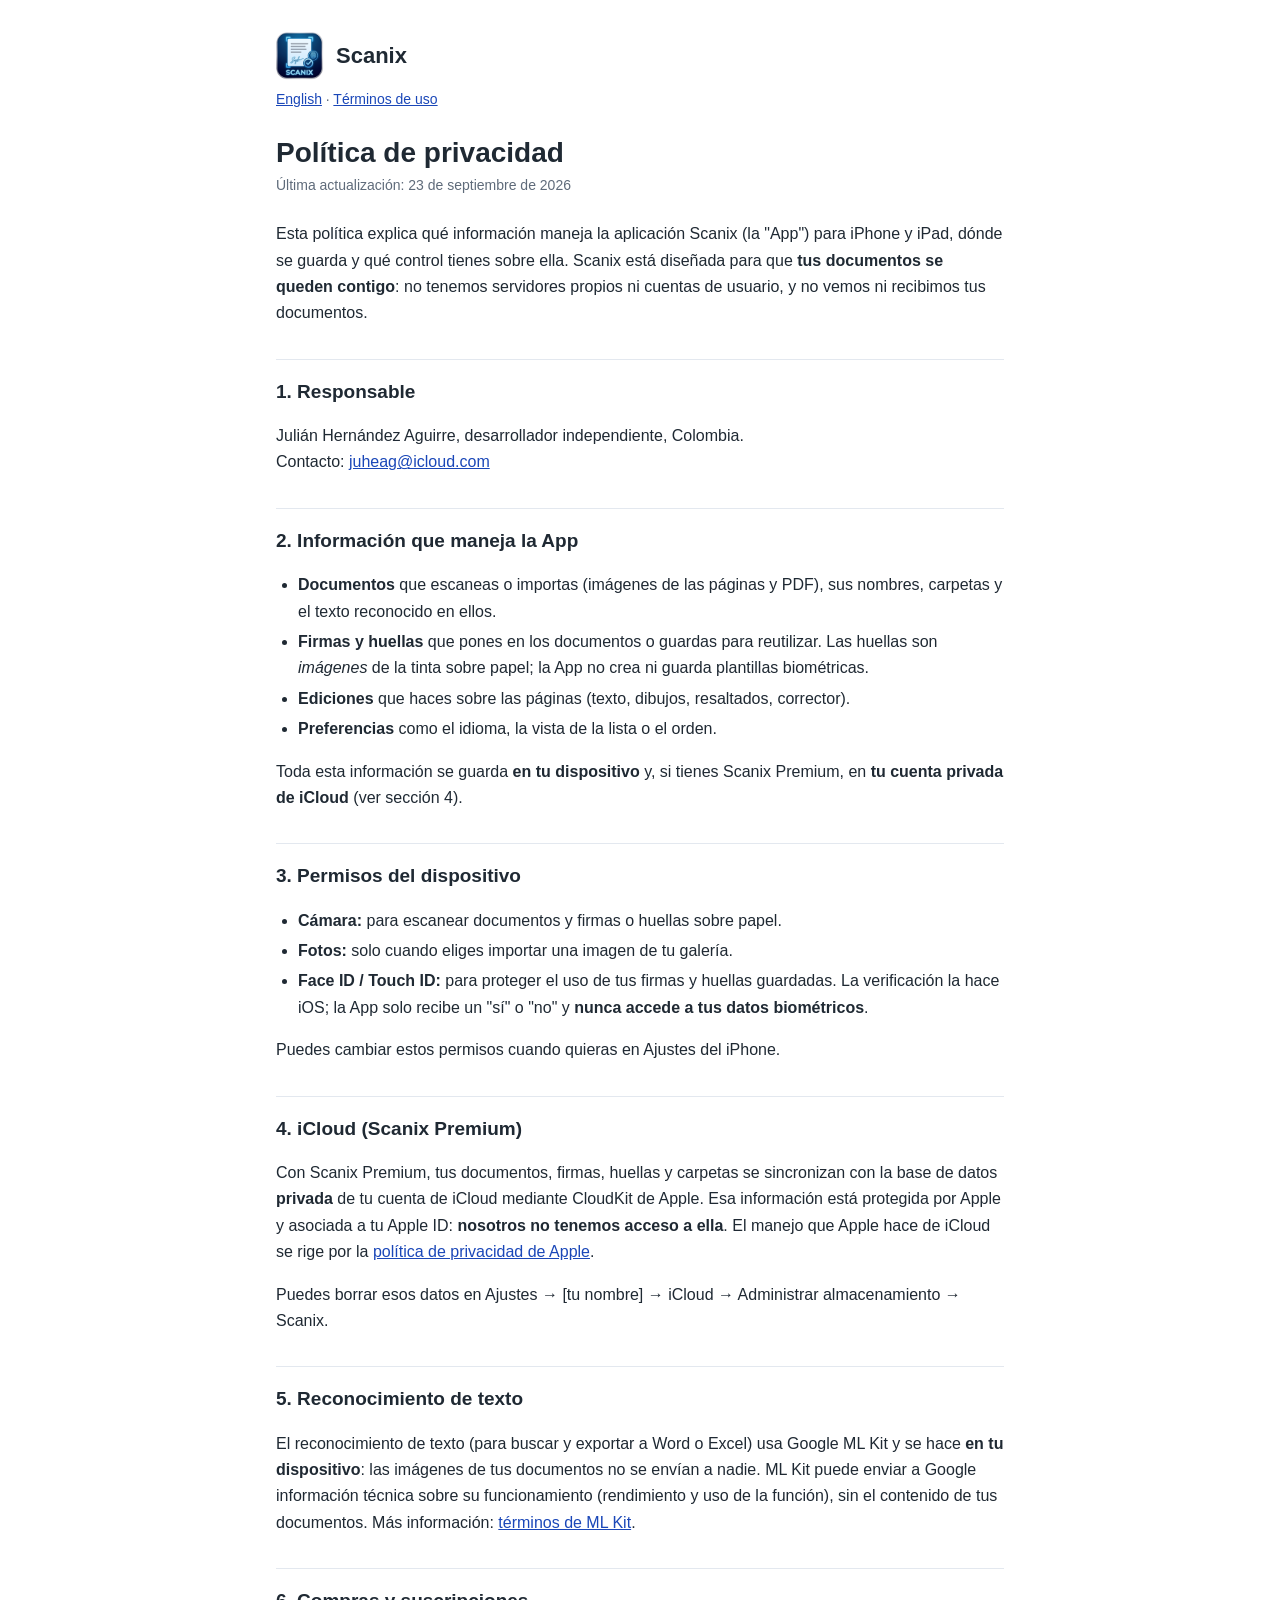
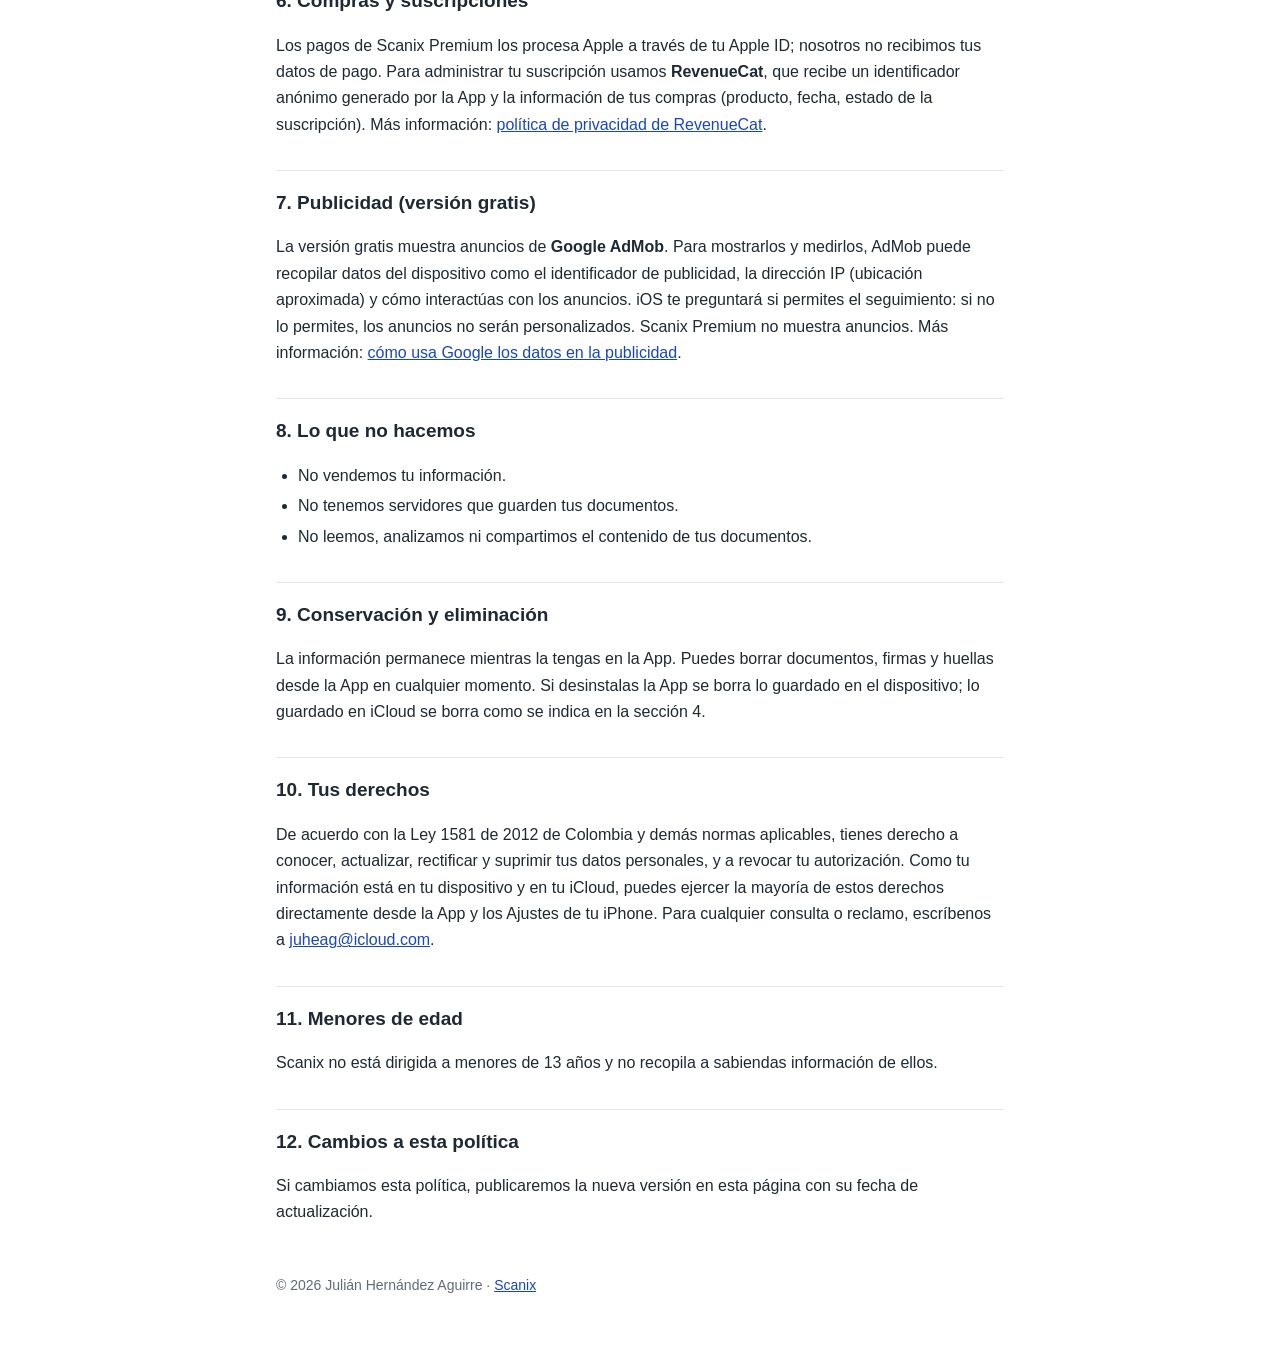
==== privacidad.html @ 7e567106 "Add files via upload" ====
<!DOCTYPE html>
<html lang="es">
<head>
<meta charset="utf-8">
<meta name="viewport" content="width=device-width, initial-scale=1">
<title>Política de privacidad – Scanix</title>
<link rel="icon" href="icon.png">
<link rel="stylesheet" href="style.css">
</head>
<body>
<main>
<header><img src="icon.png" alt=""><a href="index.html">Scanix</a></header>
<nav><a href="privacy.html">English</a> · <a href="terminos.html">Términos de uso</a></nav>

<h1>Política de privacidad</h1>
<p class="updated">Última actualización: 23 de septiembre de 2026</p>

<p>Esta política explica qué información maneja la aplicación Scanix (la "App") para iPhone y iPad, dónde se guarda y qué control tienes sobre ella. Scanix está diseñada para que <strong>tus documentos se queden contigo</strong>: no tenemos servidores propios ni cuentas de usuario, y no vemos ni recibimos tus documentos.</p>

<h2>1. Responsable</h2>
<p>Julián Hernández Aguirre, desarrollador independiente, Colombia.<br>
Contacto: <a href="mailto:juheag@icloud.com">juheag@icloud.com</a></p>

<h2>2. Información que maneja la App</h2>
<ul>
  <li><strong>Documentos</strong> que escaneas o importas (imágenes de las páginas y PDF), sus nombres, carpetas y el texto reconocido en ellos.</li>
  <li><strong>Firmas y huellas</strong> que pones en los documentos o guardas para reutilizar. Las huellas son <em>imágenes</em> de la tinta sobre papel; la App no crea ni guarda plantillas biométricas.</li>
  <li><strong>Ediciones</strong> que haces sobre las páginas (texto, dibujos, resaltados, corrector).</li>
  <li><strong>Preferencias</strong> como el idioma, la vista de la lista o el orden.</li>
</ul>
<p>Toda esta información se guarda <strong>en tu dispositivo</strong> y, si tienes Scanix Premium, en <strong>tu cuenta privada de iCloud</strong> (ver sección 4).</p>

<h2>3. Permisos del dispositivo</h2>
<ul>
  <li><strong>Cámara:</strong> para escanear documentos y firmas o huellas sobre papel.</li>
  <li><strong>Fotos:</strong> solo cuando eliges importar una imagen de tu galería.</li>
  <li><strong>Face ID / Touch ID:</strong> para proteger el uso de tus firmas y huellas guardadas. La verificación la hace iOS; la App solo recibe un "sí" o "no" y <strong>nunca accede a tus datos biométricos</strong>.</li>
</ul>
<p>Puedes cambiar estos permisos cuando quieras en Ajustes del iPhone.</p>

<h2>4. iCloud (Scanix Premium)</h2>
<p>Con Scanix Premium, tus documentos, firmas, huellas y carpetas se sincronizan con la base de datos <strong>privada</strong> de tu cuenta de iCloud mediante CloudKit de Apple. Esa información está protegida por Apple y asociada a tu Apple ID: <strong>nosotros no tenemos acceso a ella</strong>. El manejo que Apple hace de iCloud se rige por la <a href="https://www.apple.com/legal/privacy/">política de privacidad de Apple</a>.</p>
<p>Puedes borrar esos datos en Ajustes → [tu nombre] → iCloud → Administrar almacenamiento → Scanix.</p>

<h2>5. Reconocimiento de texto</h2>
<p>El reconocimiento de texto (para buscar y exportar a Word o Excel) usa Google ML Kit y se hace <strong>en tu dispositivo</strong>: las imágenes de tus documentos no se envían a nadie. ML Kit puede enviar a Google información técnica sobre su funcionamiento (rendimiento y uso de la función), sin el contenido de tus documentos. Más información: <a href="https://developers.google.com/ml-kit/terms">términos de ML Kit</a>.</p>

<h2>6. Compras y suscripciones</h2>
<p>Los pagos de Scanix Premium los procesa Apple a través de tu Apple ID; nosotros no recibimos tus datos de pago. Para administrar tu suscripción usamos <strong>RevenueCat</strong>, que recibe un identificador anónimo generado por la App y la información de tus compras (producto, fecha, estado de la suscripción). Más información: <a href="https://www.revenuecat.com/privacy">política de privacidad de RevenueCat</a>.</p>

<h2>7. Publicidad (versión gratis)</h2>
<p>La versión gratis muestra anuncios de <strong>Google AdMob</strong>. Para mostrarlos y medirlos, AdMob puede recopilar datos del dispositivo como el identificador de publicidad, la dirección IP (ubicación aproximada) y cómo interactúas con los anuncios. iOS te preguntará si permites el seguimiento: si no lo permites, los anuncios no serán personalizados. Scanix Premium no muestra anuncios. Más información: <a href="https://policies.google.com/technologies/ads">cómo usa Google los datos en la publicidad</a>.</p>

<h2>8. Lo que no hacemos</h2>
<ul>
  <li>No vendemos tu información.</li>
  <li>No tenemos servidores que guarden tus documentos.</li>
  <li>No leemos, analizamos ni compartimos el contenido de tus documentos.</li>
</ul>

<h2>9. Conservación y eliminación</h2>
<p>La información permanece mientras la tengas en la App. Puedes borrar documentos, firmas y huellas desde la App en cualquier momento. Si desinstalas la App se borra lo guardado en el dispositivo; lo guardado en iCloud se borra como se indica en la sección 4.</p>

<h2>10. Tus derechos</h2>
<p>De acuerdo con la Ley 1581 de 2012 de Colombia y demás normas aplicables, tienes derecho a conocer, actualizar, rectificar y suprimir tus datos personales, y a revocar tu autorización. Como tu información está en tu dispositivo y en tu iCloud, puedes ejercer la mayoría de estos derechos directamente desde la App y los Ajustes de tu iPhone. Para cualquier consulta o reclamo, escríbenos a <a href="mailto:juheag@icloud.com">juheag@icloud.com</a>.</p>

<h2>11. Menores de edad</h2>
<p>Scanix no está dirigida a menores de 13 años y no recopila a sabiendas información de ellos.</p>

<h2>12. Cambios a esta política</h2>
<p>Si cambiamos esta política, publicaremos la nueva versión en esta página con su fecha de actualización.</p>

<footer>© 2026 Julián Hernández Aguirre · <a href="index.html">Scanix</a></footer>
</main>
</body>
</html>
---- style.css ----
:root {
  --bg: #ffffff;
  --text: #1f2933;
  --muted: #5f6b7a;
  --accent: #1a47b8;
  --line: #e3e8ef;
}
@media (prefers-color-scheme: dark) {
  :root { --bg: #111418; --text: #e6e9ee; --muted: #a0aab6; --accent: #7aa2ff; --line: #2a3038; }
}
* { box-sizing: border-box; }
body {
  margin: 0;
  background: var(--bg);
  color: var(--text);
  font: 16px/1.65 -apple-system, BlinkMacSystemFont, "Segoe UI", Roboto, Helvetica, Arial, sans-serif;
}
main { max-width: 760px; margin: 0 auto; padding: 32px 16px 64px; }
header { display: flex; align-items: center; gap: 12px; margin-bottom: 8px; }
header img { width: 48px; height: 48px; border-radius: 11px; }
header a { color: inherit; text-decoration: none; font-weight: 700; font-size: 22px; }
nav { font-size: 14px; color: var(--muted); margin-bottom: 24px; }
nav a { color: var(--accent); }
h1 { font-size: 28px; line-height: 1.25; margin: 24px 0 4px; }
h2 { font-size: 19px; margin: 32px 0 8px; padding-top: 16px; border-top: 1px solid var(--line); }
.updated { color: var(--muted); font-size: 14px; margin: 0 0 24px; }
a { color: var(--accent); }
ul { padding-left: 22px; }
li { margin: 4px 0; }
.card { border: 1px solid var(--line); border-radius: 12px; padding: 16px 20px; margin: 12px 0; }
footer { margin-top: 48px; color: var(--muted); font-size: 14px; }
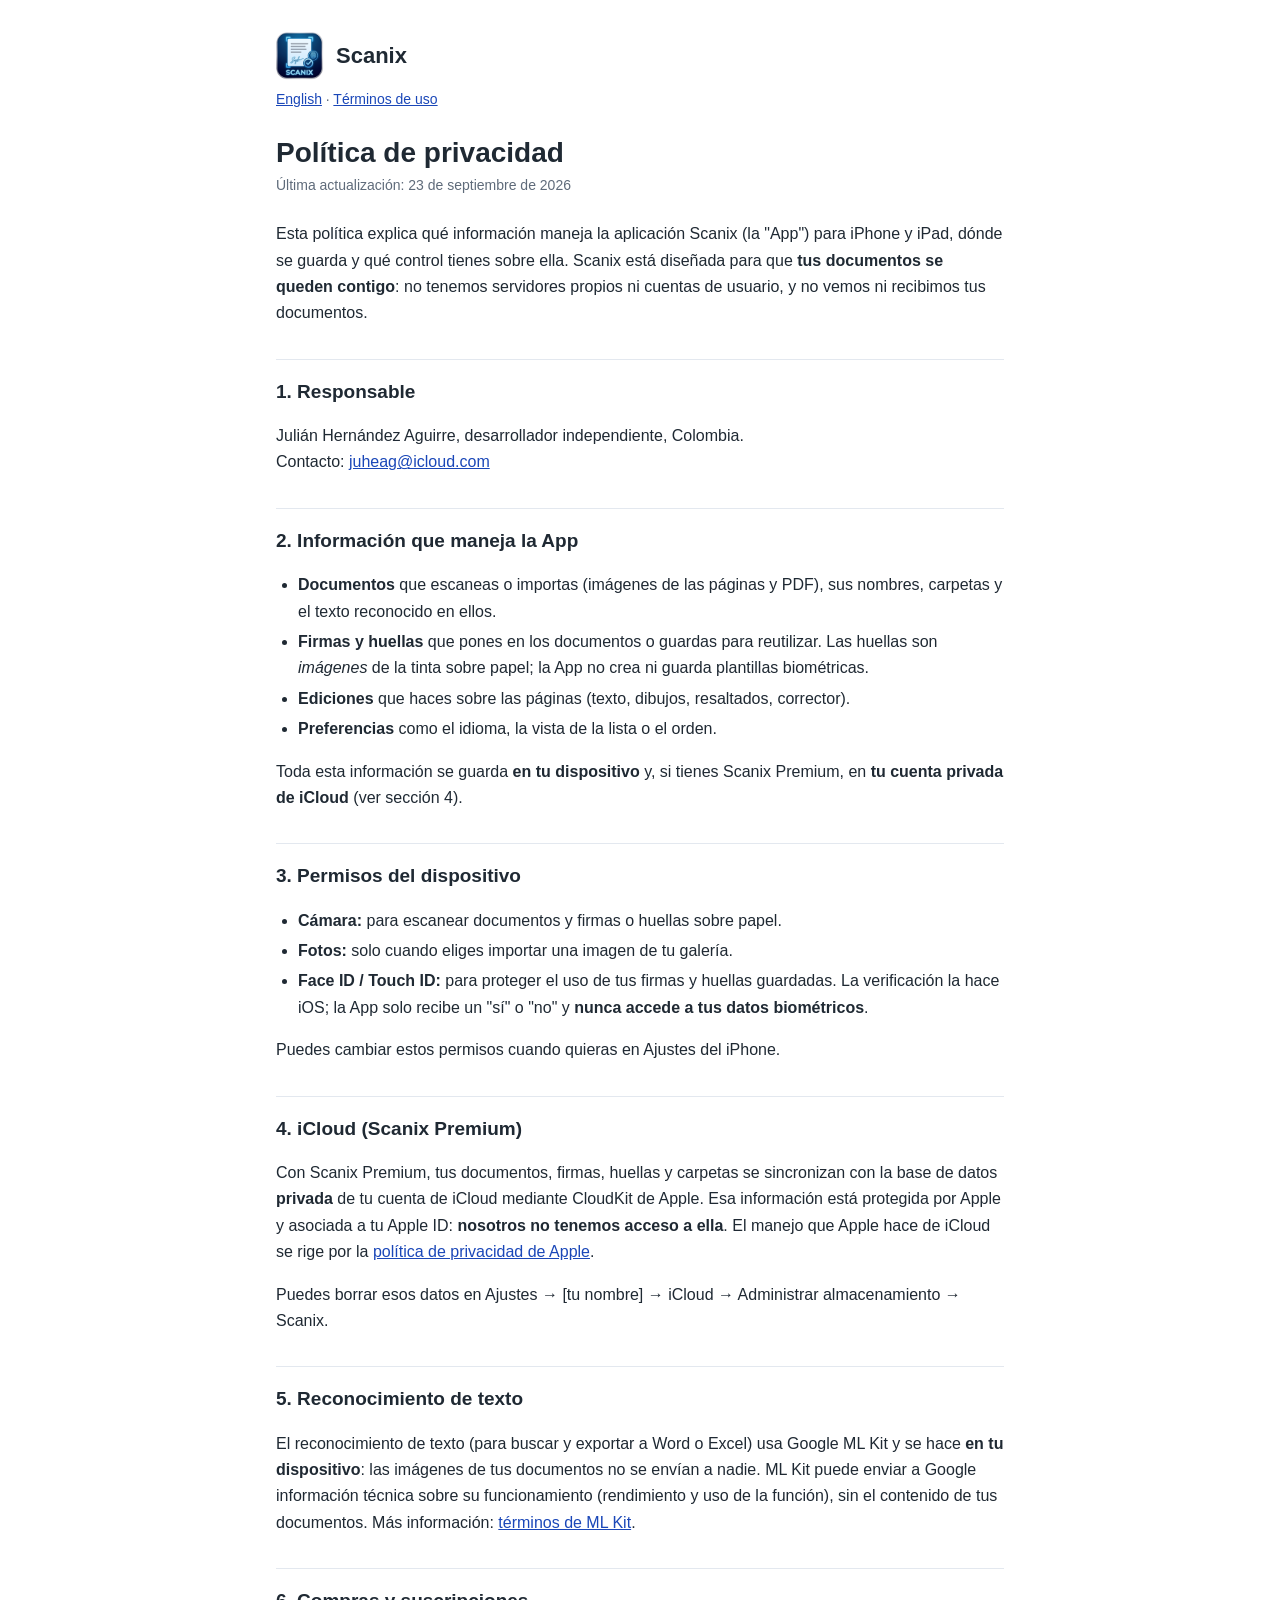
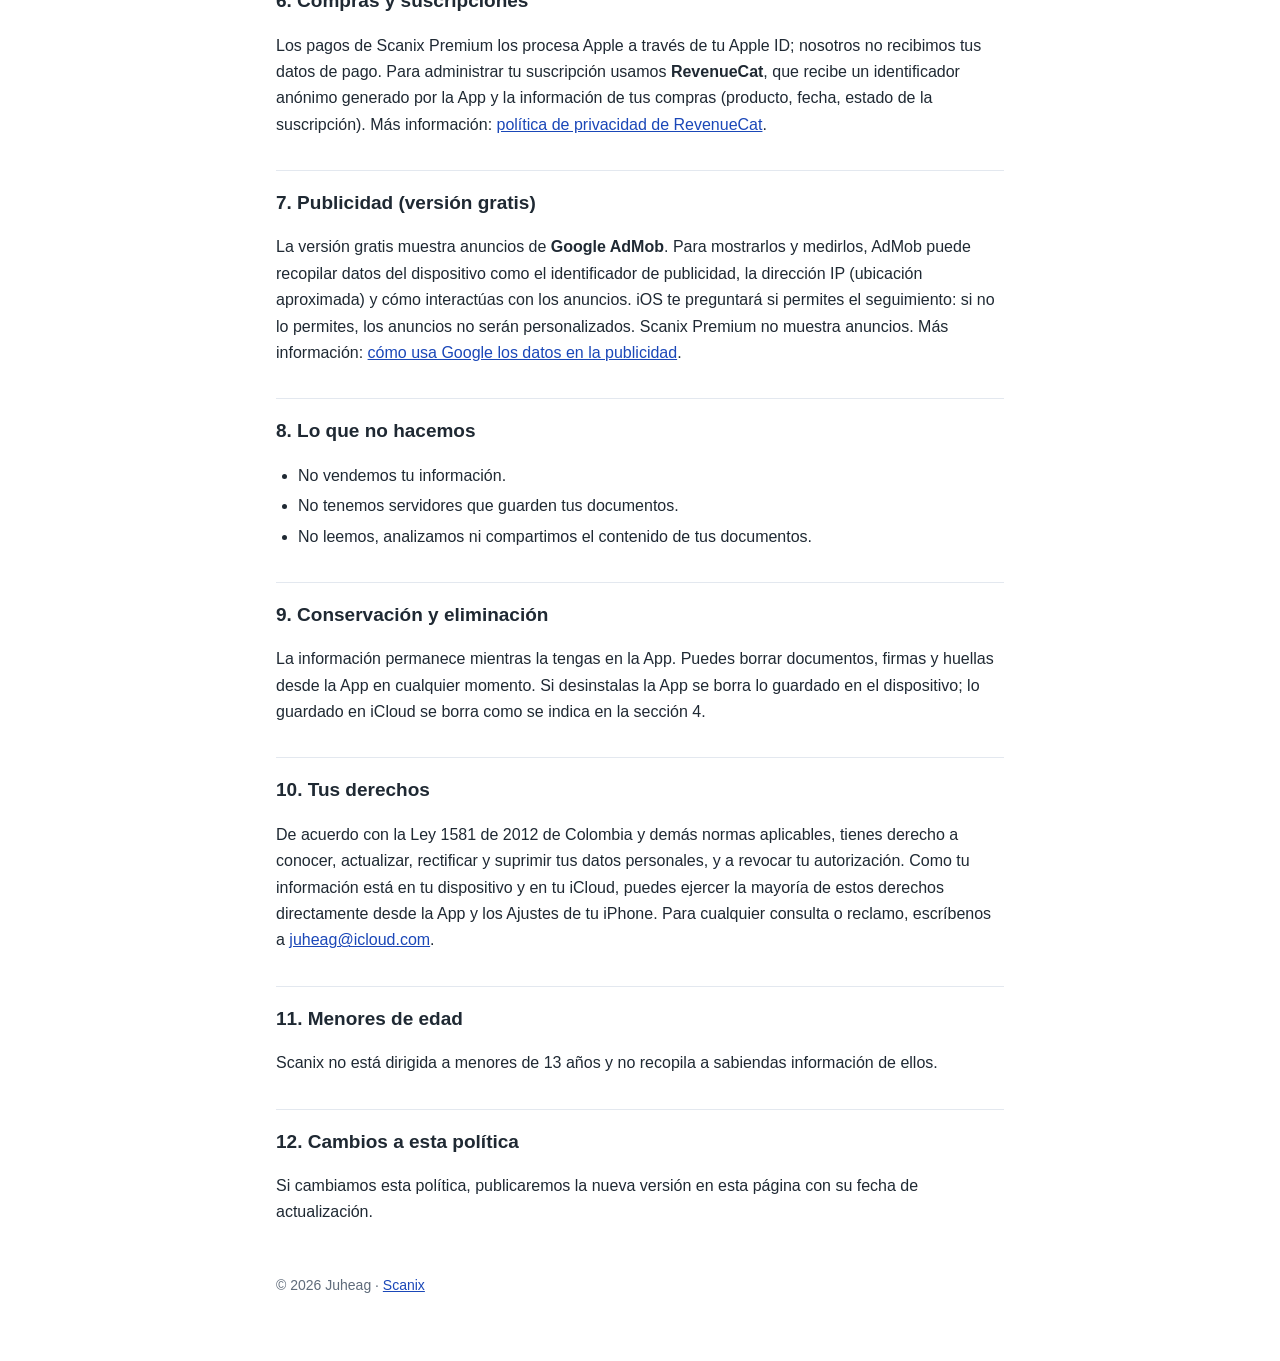
==== commit 4b48753c: "Update footer copyright name in privacidad.html" ====
--- a/privacidad.html
+++ b/privacidad.html
@@ -70,7 +70,7 @@
 <h2>12. Cambios a esta política</h2>
 <p>Si cambiamos esta política, publicaremos la nueva versión en esta página con su fecha de actualización.</p>
 
-<footer>© 2026 Julián Hernández Aguirre · <a href="index.html">Scanix</a></footer>
+<footer>© 2026 Juheag · <a href="index.html">Scanix</a></footer>
 </main>
 </body>
 </html>
